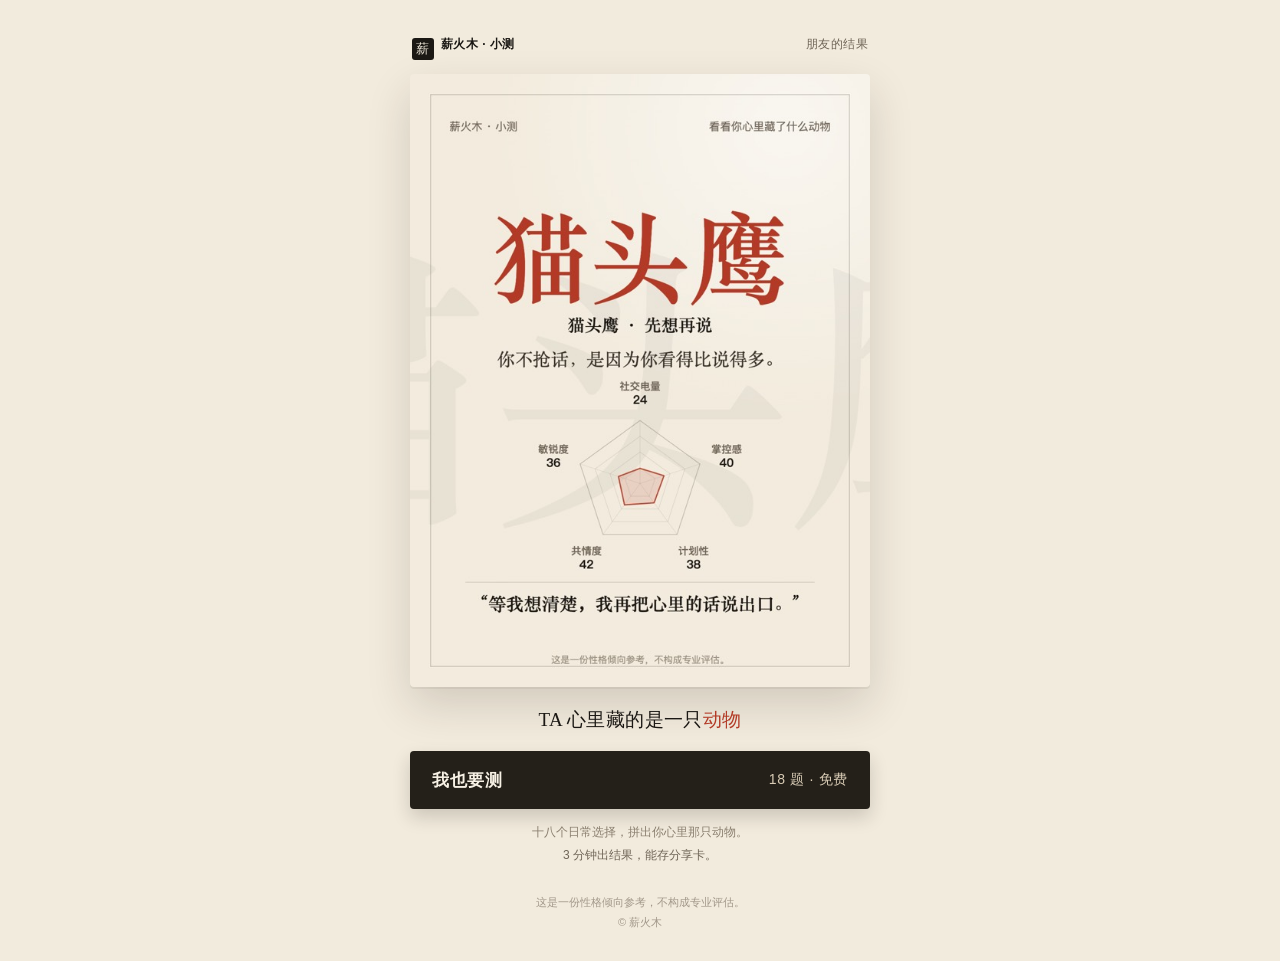
==== r/index.html @ 90b942be "static animal persona site" ====
<!doctype html>
<html lang="zh-CN">
<head>
<meta charset="utf-8">
<meta name="viewport" content="width=device-width,initial-scale=1,viewport-fit=cover">
<meta name="theme-color" content="#f2ebdd">
<title>看看你心里藏了什么动物</title>
<meta name="description" content="十八个日常选择，拼出你心里那只动物的样子。免费测，三分钟出结果。">
<meta property="og:type" content="website">
<meta property="og:site_name" content="薪火木 · 小测">
<meta property="og:title" content="看看你心里藏了什么动物">
<meta property="og:description" content="十八个日常选择，拼出你心里那只动物的样子。免费测，三分钟出结果。">
<meta property="og:image" content="https://assss07.github.io/animal-persona/og/jpg/default.jpg">
<meta property="og:image:width" content="600">
<meta property="og:image:height" content="800">
<link rel="icon" href="data:image/svg+xml,%3Csvg xmlns='http://www.w3.org/2000/svg' viewBox='0 0 64 64'%3E%3Crect width='64' height='64' fill='%23f2ebdd'/%3E%3Ctext x='32' y='46' font-size='40' text-anchor='middle' fill='%23b23a26'%3E兽%3C/text%3E%3C/svg%3E">
<style>
*{box-sizing:border-box;margin:0;padding:0}
html{-webkit-text-size-adjust:100%}
body{
  background:#f2ebdd;color:#1b1814;
  font-family:"PingFang SC","Hiragino Sans GB","Microsoft YaHei",sans-serif;
  min-height:100vh;display:flex;justify-content:center;
  padding:20px 18px calc(28px + env(safe-area-inset-bottom));
}
.wrap{width:100%;max-width:420px}
.bar{display:flex;justify-content:space-between;align-items:baseline;margin:2px 2px 14px;color:#6f6557;font-size:12px;letter-spacing:.04em}
.bar b{color:#1b1814;font-weight:600}
.bar .mark{display:inline-flex;width:22px;height:22px;background:#1b1814;color:#f2ebdd;border-radius:3px;align-items:center;justify-content:center;font-size:13px;margin-right:7px;vertical-align:-5px}
.card{width:100%;height:auto;display:block;border-radius:4px;box-shadow:0 18px 44px rgba(43,34,24,.16),0 2px 0 rgba(43,34,24,.06);background:#e7ddca}
.lead{text-align:center;margin:20px 0 4px;font-family:"Songti SC","STSong","SimSun",serif;font-size:19px;letter-spacing:.02em}
.lead span{color:#b23a26}
.cta{
  display:flex;align-items:center;justify-content:space-between;
  margin-top:18px;padding:0 22px;height:58px;border-radius:4px;
  background:#242019;color:#f7f1e5;text-decoration:none;
  font-size:17px;letter-spacing:.04em;font-weight:600;
  box-shadow:0 8px 18px rgba(35,29,21,.18);
}
.cta i{font-style:normal;font-weight:400;color:#d8cbb5;font-size:14px}
.sub{text-align:center;color:#8a7f6f;font-size:12px;margin-top:12px;line-height:1.9}
.sub b{font-weight:500;color:#6f6557}
.foot{text-align:center;color:#a2988a;font-size:11px;margin-top:26px;line-height:1.8}
@media (min-width:520px){ body{padding-top:34px} .wrap{max-width:460px} }
</style>
</head>
<body>
<div class="wrap">
  <div class="bar">
    <span><span class="mark">薪</span><b>薪火木 · 小测</b></span>
    <span>朋友的结果</span>
  </div>

  <img class="card" id="card" src="../og/jpg/default.jpg" width="600" height="800" alt="动物人格结果卡">

  <p class="lead">TA 心里藏的是一只<span id="name">动物</span></p>

  <a class="cta" href="../?from=share">
    <span>我也要测</span><i>18 题 · 免费</i>
  </a>
  <p class="sub">十八个日常选择，拼出你心里那只动物。<br><b>3 分钟出结果，能存分享卡。</b></p>

  <p class="foot">这是一份性格倾向参考，不构成专业评估。<br>© 薪火木</p>
</div>
<script>
(function () {
  var ANIMALS = {
    wolf: "狼", deer: "鹿", fox: "狐狸", hedgehog: "刺猬",
    whale: "鲸鱼", otter: "水獭", owl: "猫头鹰", hummingbird: "蜂鸟",
    snow_leopard: "雪豹", peacock: "孔雀", camel: "骆驼", crow: "乌鸦"
  };
  var key = new URLSearchParams(location.search).get("a") || "";
  if (!Object.prototype.hasOwnProperty.call(ANIMALS, key)) key = "default";
  var name = ANIMALS[key] || "动物";
  var img = document.getElementById("card");
  img.src = "../og/jpg/" + key + ".jpg";
  img.alt = name + " · 人格结果卡";
  document.getElementById("name").textContent = name;
  document.title = "我心里藏着一只" + name;
  var og = document.querySelector('meta[property="og:title"]');
  if (og) og.setAttribute("content", document.title);
  var ogi = document.querySelector('meta[property="og:image"]');
  if (ogi) ogi.setAttribute("content", new URL(img.src, location.href).href);
})();
</script>
</body>
</html>
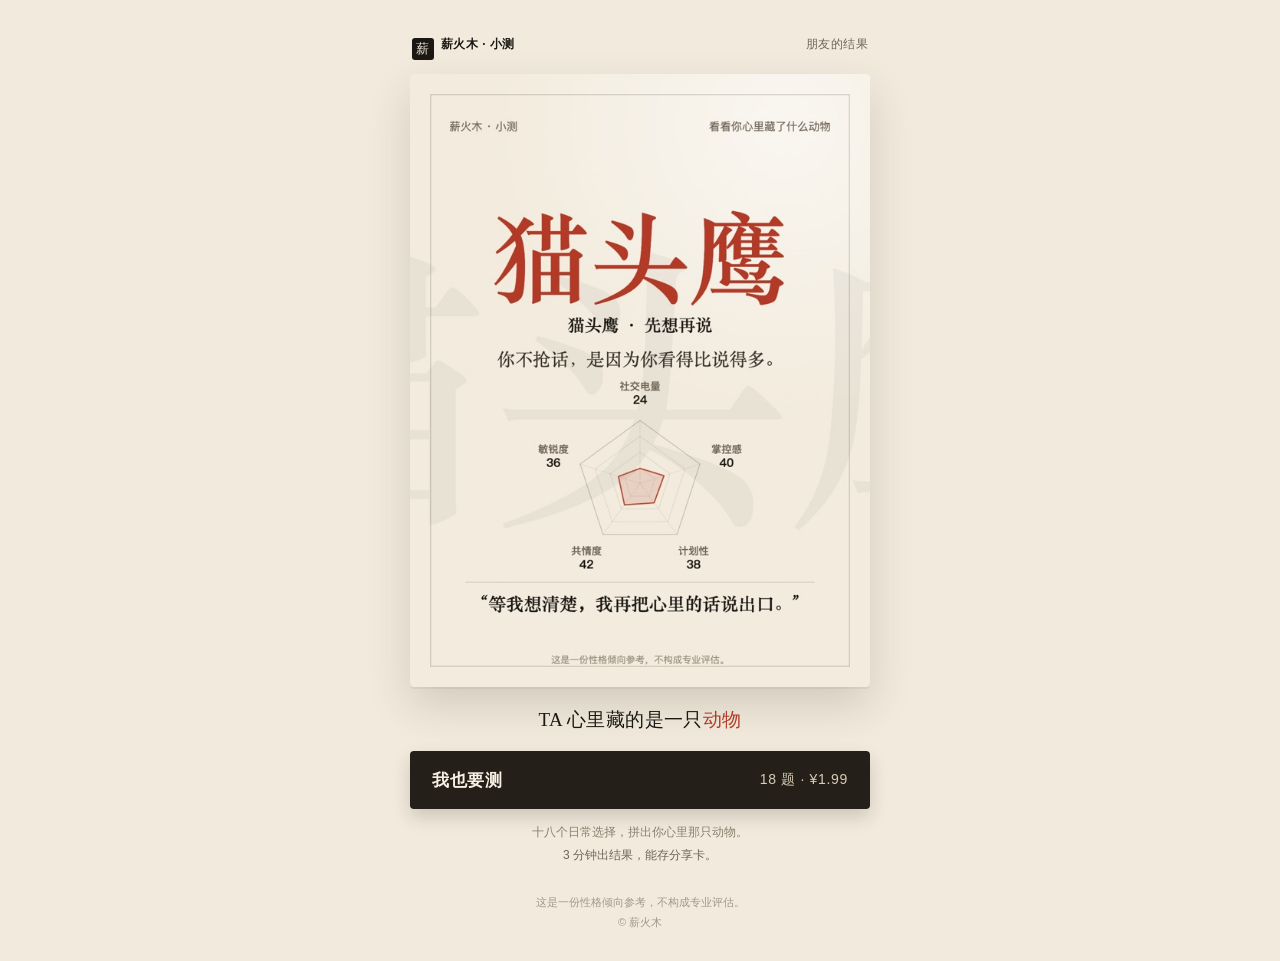
==== commit 082c36d5: "付费墙：1.99 解锁完整报告，离线解锁码" ====
--- a/r/index.html
+++ b/r/index.html
@@ -56,7 +56,7 @@
   <p class="lead">TA 心里藏的是一只<span id="name">动物</span></p>
 
   <a class="cta" href="../?from=share">
-    <span>我也要测</span><i>18 题 · 免费</i>
+    <span>我也要测</span><i>18 题 · ¥1.99</i>
   </a>
   <p class="sub">十八个日常选择，拼出你心里那只动物。<br><b>3 分钟出结果，能存分享卡。</b></p>
 
